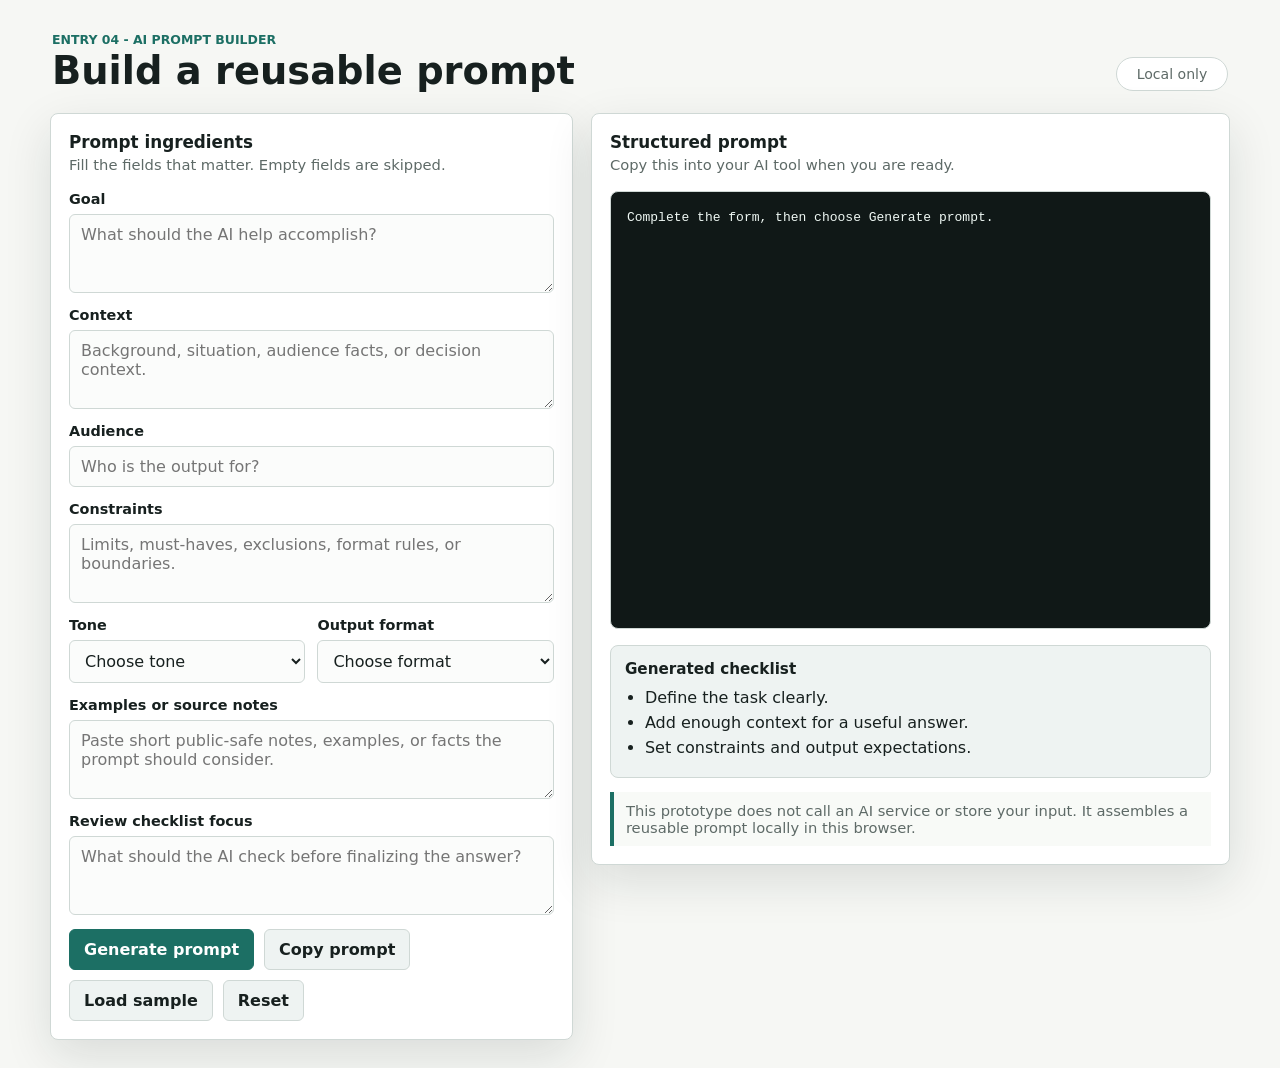
==== index.html @ 41f00957 "Initial public-safe prototype export" ====
<!doctype html>
<html lang="en">
  <head>
    <meta charset="utf-8">
    <meta name="viewport" content="width=device-width, initial-scale=1">
    <title>Veristio AI Prompt Builder</title>
    <link rel="stylesheet" href="styles.css">
  </head>
  <body>
    <main class="app-shell">
      <section class="workspace" aria-labelledby="app-title">
        <header class="topbar">
          <div>
            <p class="eyebrow">Entry 04 - AI Prompt Builder</p>
            <h1 id="app-title">Build a reusable prompt</h1>
          </div>
          <div class="status-pill" id="copy-status" aria-live="polite">Local only</div>
        </header>

        <form id="prompt-form" class="builder-grid">
          <section class="panel form-panel" aria-label="Prompt inputs">
            <div class="section-heading">
              <h2>Prompt ingredients</h2>
              <p>Fill the fields that matter. Empty fields are skipped.</p>
            </div>

            <label>
              <span>Goal</span>
              <textarea id="goal" rows="3" placeholder="What should the AI help accomplish?"></textarea>
            </label>

            <label>
              <span>Context</span>
              <textarea id="context" rows="3" placeholder="Background, situation, audience facts, or decision context."></textarea>
            </label>

            <label>
              <span>Audience</span>
              <input id="audience" type="text" placeholder="Who is the output for?">
            </label>

            <label>
              <span>Constraints</span>
              <textarea id="constraints" rows="3" placeholder="Limits, must-haves, exclusions, format rules, or boundaries."></textarea>
            </label>

            <div class="split-row">
              <label>
                <span>Tone</span>
                <select id="tone">
                  <option value="">Choose tone</option>
                  <option>Clear and practical</option>
                  <option>Warm and reassuring</option>
                  <option>Concise and executive</option>
                  <option>Patient and instructional</option>
                  <option>Neutral and analytical</option>
                </select>
              </label>

              <label>
                <span>Output format</span>
                <select id="output-format">
                  <option value="">Choose format</option>
                  <option>Step-by-step plan</option>
                  <option>Draft email</option>
                  <option>Checklist</option>
                  <option>Comparison table</option>
                  <option>Markdown brief</option>
                  <option>JSON outline</option>
                </select>
              </label>
            </div>

            <label>
              <span>Examples or source notes</span>
              <textarea id="source-notes" rows="3" placeholder="Paste short public-safe notes, examples, or facts the prompt should consider."></textarea>
            </label>

            <label>
              <span>Review checklist focus</span>
              <textarea id="review-focus" rows="3" placeholder="What should the AI check before finalizing the answer?"></textarea>
            </label>

            <div class="button-row">
              <button type="submit" class="primary">Generate prompt</button>
              <button type="button" id="copy-button">Copy prompt</button>
              <button type="button" id="sample-button">Load sample</button>
              <button type="reset" id="reset-button">Reset</button>
            </div>
          </section>

          <section class="panel output-panel" aria-label="Generated prompt">
            <div class="section-heading">
              <h2>Structured prompt</h2>
              <p>Copy this into your AI tool when you are ready.</p>
            </div>

            <pre id="prompt-output" tabindex="0">Complete the form, then choose Generate prompt.</pre>

            <div class="checklist-card">
              <h3>Generated checklist</h3>
              <ul id="checklist-output">
                <li>Define the task clearly.</li>
                <li>Add enough context for a useful answer.</li>
                <li>Set constraints and output expectations.</li>
              </ul>
            </div>

            <aside class="note">
              This prototype does not call an AI service or store your input. It assembles a reusable prompt locally in this browser.
            </aside>
          </section>
        </form>
      </section>
    </main>

    <script src="app.js"></script>
  </body>
</html>
---- styles.css ----
:root {
  color-scheme: light;
  --bg: #f6f7f4;
  --surface: #ffffff;
  --surface-strong: #eef3f2;
  --text: #17201f;
  --muted: #5e6a67;
  --border: #cfd8d5;
  --accent: #1c6f64;
  --accent-strong: #124f48;
  --focus: #c58a2d;
  --shadow: 0 16px 48px rgba(20, 36, 33, 0.12);
}

* {
  box-sizing: border-box;
}

body {
  margin: 0;
  min-height: 100vh;
  background: var(--bg);
  color: var(--text);
  font-family: Inter, ui-sans-serif, system-ui, -apple-system, BlinkMacSystemFont, "Segoe UI", sans-serif;
}

button,
input,
select,
textarea {
  font: inherit;
}

.app-shell {
  width: min(1180px, calc(100% - 32px));
  margin: 0 auto;
  padding: 28px 0;
}

.workspace {
  display: flex;
  flex-direction: column;
  gap: 18px;
}

.topbar {
  display: flex;
  align-items: flex-end;
  justify-content: space-between;
  gap: 16px;
  padding: 4px 2px;
}

.eyebrow {
  margin: 0 0 4px;
  color: var(--accent);
  font-size: 0.78rem;
  font-weight: 700;
  text-transform: uppercase;
  letter-spacing: 0;
}

h1,
h2,
h3,
p {
  margin-top: 0;
}

h1 {
  margin-bottom: 0;
  font-size: clamp(1.7rem, 2.4rem, 2.4rem);
  line-height: 1.05;
}

h2 {
  margin-bottom: 4px;
  font-size: 1.05rem;
}

h3 {
  margin-bottom: 10px;
  font-size: 0.95rem;
}

.status-pill {
  min-width: 112px;
  border: 1px solid var(--border);
  border-radius: 999px;
  padding: 8px 12px;
  background: var(--surface);
  color: var(--muted);
  font-size: 0.88rem;
  text-align: center;
}

.builder-grid {
  display: grid;
  grid-template-columns: minmax(0, 0.9fr) minmax(360px, 1.1fr);
  gap: 18px;
  align-items: start;
}

.panel {
  border: 1px solid var(--border);
  border-radius: 8px;
  background: var(--surface);
  box-shadow: var(--shadow);
}

.form-panel,
.output-panel {
  padding: 18px;
}

.section-heading p {
  margin-bottom: 18px;
  color: var(--muted);
  font-size: 0.92rem;
}

label {
  display: grid;
  gap: 7px;
  margin-bottom: 14px;
}

label span {
  color: var(--text);
  font-size: 0.9rem;
  font-weight: 700;
}

input,
select,
textarea {
  width: 100%;
  border: 1px solid var(--border);
  border-radius: 6px;
  padding: 10px 11px;
  background: #fbfcfb;
  color: var(--text);
}

textarea {
  resize: vertical;
}

input:focus,
select:focus,
textarea:focus,
button:focus {
  outline: 3px solid rgba(197, 138, 45, 0.28);
  outline-offset: 2px;
  border-color: var(--focus);
}

.split-row {
  display: grid;
  grid-template-columns: 1fr 1fr;
  gap: 12px;
}

.button-row {
  display: flex;
  flex-wrap: wrap;
  gap: 10px;
  margin-top: 4px;
}

button {
  border: 1px solid var(--border);
  border-radius: 6px;
  padding: 10px 14px;
  background: var(--surface-strong);
  color: var(--text);
  cursor: pointer;
  font-weight: 700;
}

button:hover {
  border-color: var(--accent);
}

button.primary {
  border-color: var(--accent);
  background: var(--accent);
  color: #ffffff;
}

button.primary:hover {
  background: var(--accent-strong);
}

#prompt-output {
  min-height: 438px;
  max-height: 64vh;
  margin: 0;
  overflow: auto;
  border: 1px solid var(--border);
  border-radius: 8px;
  padding: 16px;
  background: #101817;
  color: #eff8f4;
  line-height: 1.48;
  white-space: pre-wrap;
}

.checklist-card {
  margin-top: 16px;
  border: 1px solid var(--border);
  border-radius: 8px;
  padding: 14px;
  background: var(--surface-strong);
}

.checklist-card ul {
  margin: 0;
  padding-left: 20px;
}

.checklist-card li {
  margin: 6px 0;
}

.note {
  margin-top: 14px;
  border-left: 4px solid var(--accent);
  padding: 10px 12px;
  background: #f8faf7;
  color: var(--muted);
  font-size: 0.92rem;
}

@media (max-width: 840px) {
  .app-shell {
    width: min(100% - 20px, 680px);
    padding: 16px 0;
  }

  .topbar {
    align-items: stretch;
    flex-direction: column;
  }

  .status-pill {
    width: fit-content;
  }

  .builder-grid,
  .split-row {
    grid-template-columns: 1fr;
  }

  #prompt-output {
    min-height: 320px;
  }
}
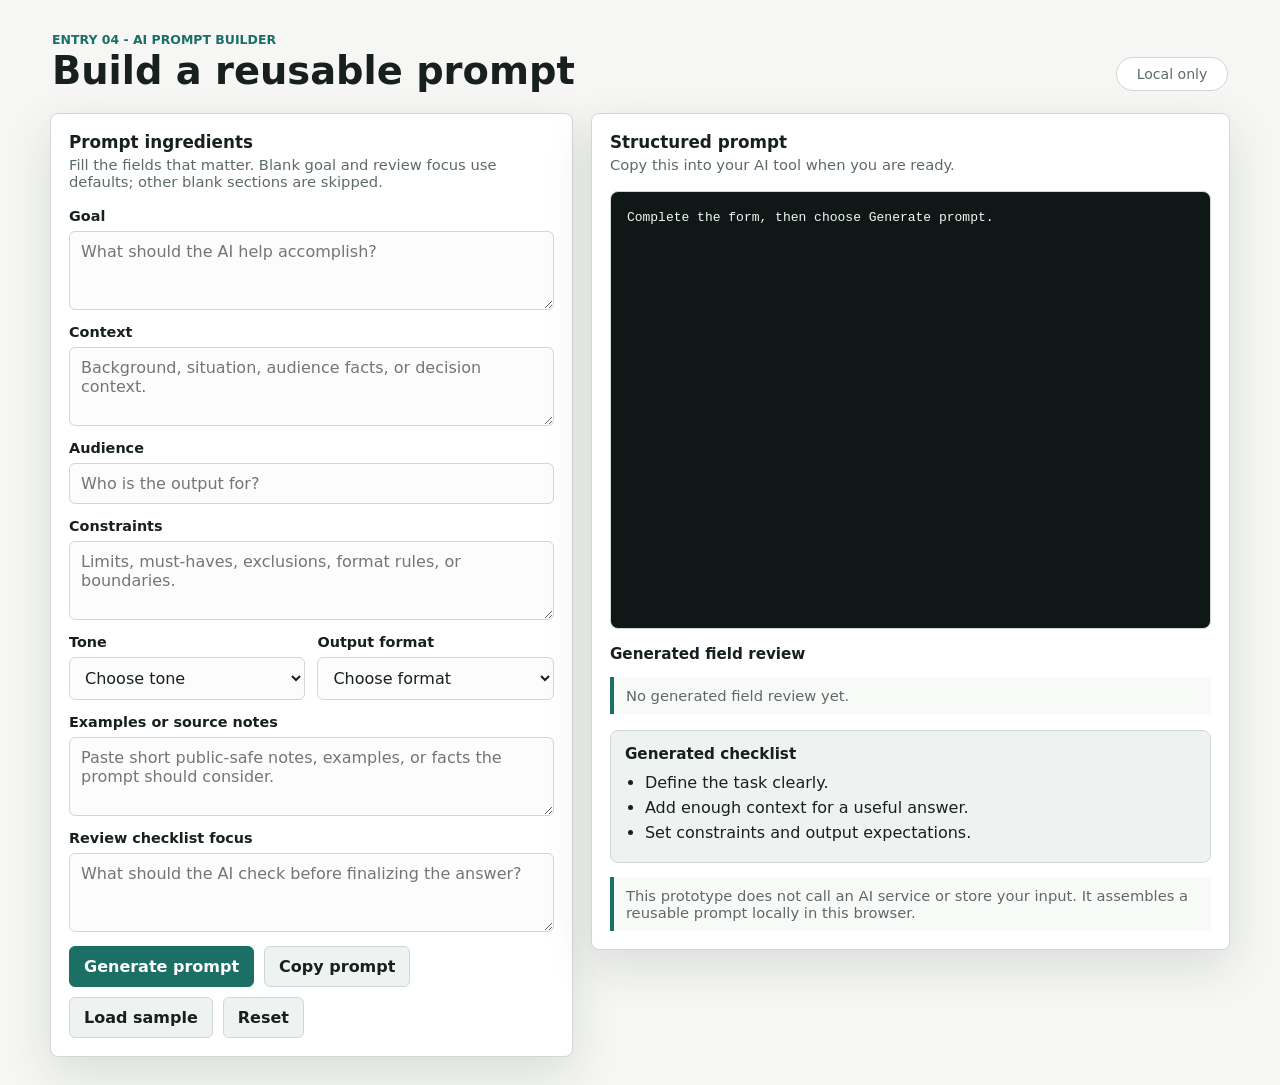
==== commit 2e8ebced: "Promote accepted usefulness repair into public-safe mirror" ====
--- a/index.html
+++ b/index.html
@@ -21,7 +21,7 @@
           <section class="panel form-panel" aria-label="Prompt inputs">
             <div class="section-heading">
               <h2>Prompt ingredients</h2>
-              <p>Fill the fields that matter. Empty fields are skipped.</p>
+              <p>Fill the fields that matter. Blank goal and review focus use defaults; other blank sections are skipped.</p>
             </div>
 
             <label>
@@ -97,6 +97,11 @@
 
             <pre id="prompt-output" tabindex="0">Complete the form, then choose Generate prompt.</pre>
 
+            <section aria-labelledby="field-review-heading">
+              <h3 id="field-review-heading">Generated field review</h3>
+              <p class="note" id="field-review-output" aria-live="polite">No generated field review yet.</p>
+            </section>
+
             <div class="checklist-card">
               <h3>Generated checklist</h3>
               <ul id="checklist-output">
--- a/styles.css
+++ b/styles.css
@@ -232,6 +232,15 @@
   font-size: 0.92rem;
 }
 
+#field-review-heading {
+  margin-top: 16px;
+}
+
+#field-review-output {
+  white-space: pre-line;
+  overflow-wrap: anywhere;
+}
+
 @media (max-width: 840px) {
   .app-shell {
     width: min(100% - 20px, 680px);
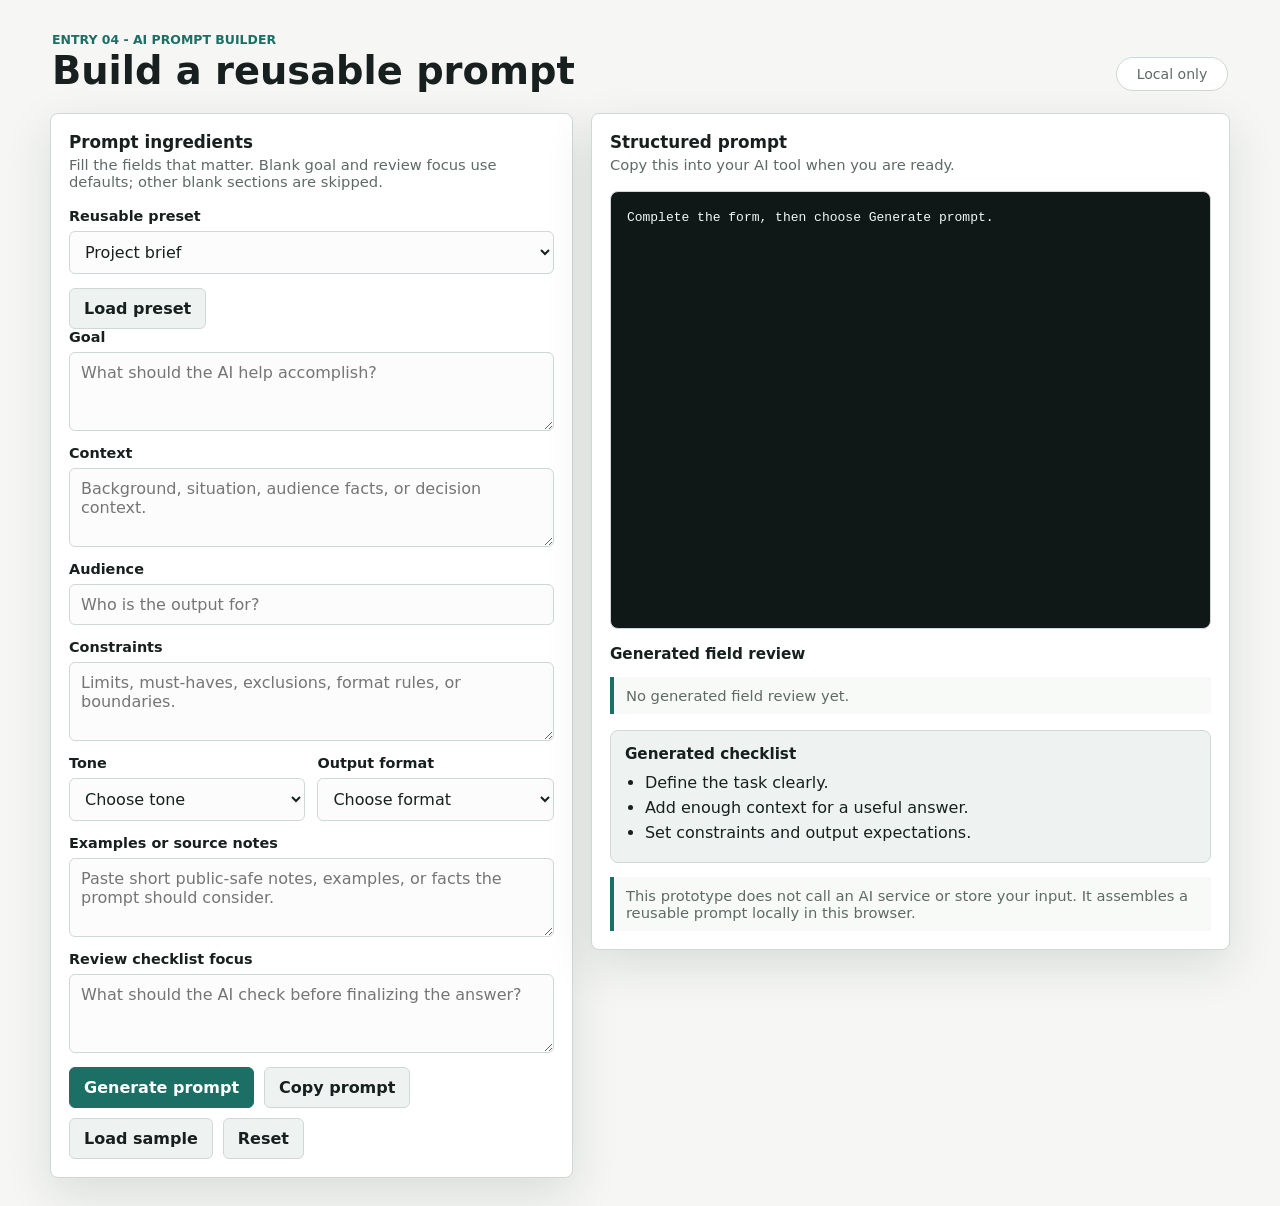
==== commit 860d9e6e: "Promote accepted product value additions" ====
--- a/index.html
+++ b/index.html
@@ -24,6 +24,15 @@
               <p>Fill the fields that matter. Blank goal and review focus use defaults; other blank sections are skipped.</p>
             </div>
 
+            <label>
+              <span>Reusable preset</span>
+              <select id="preset-select" aria-label="Reusable prompt preset">
+                <option value="brief">Project brief</option>
+                <option value="lesson">Lesson outline</option>
+                <option value="comparison">Option comparison</option>
+              </select>
+            </label>
+            <button type="button" id="load-preset">Load preset</button>
             <label>
               <span>Goal</span>
               <textarea id="goal" rows="3" placeholder="What should the AI help accomplish?"></textarea>
